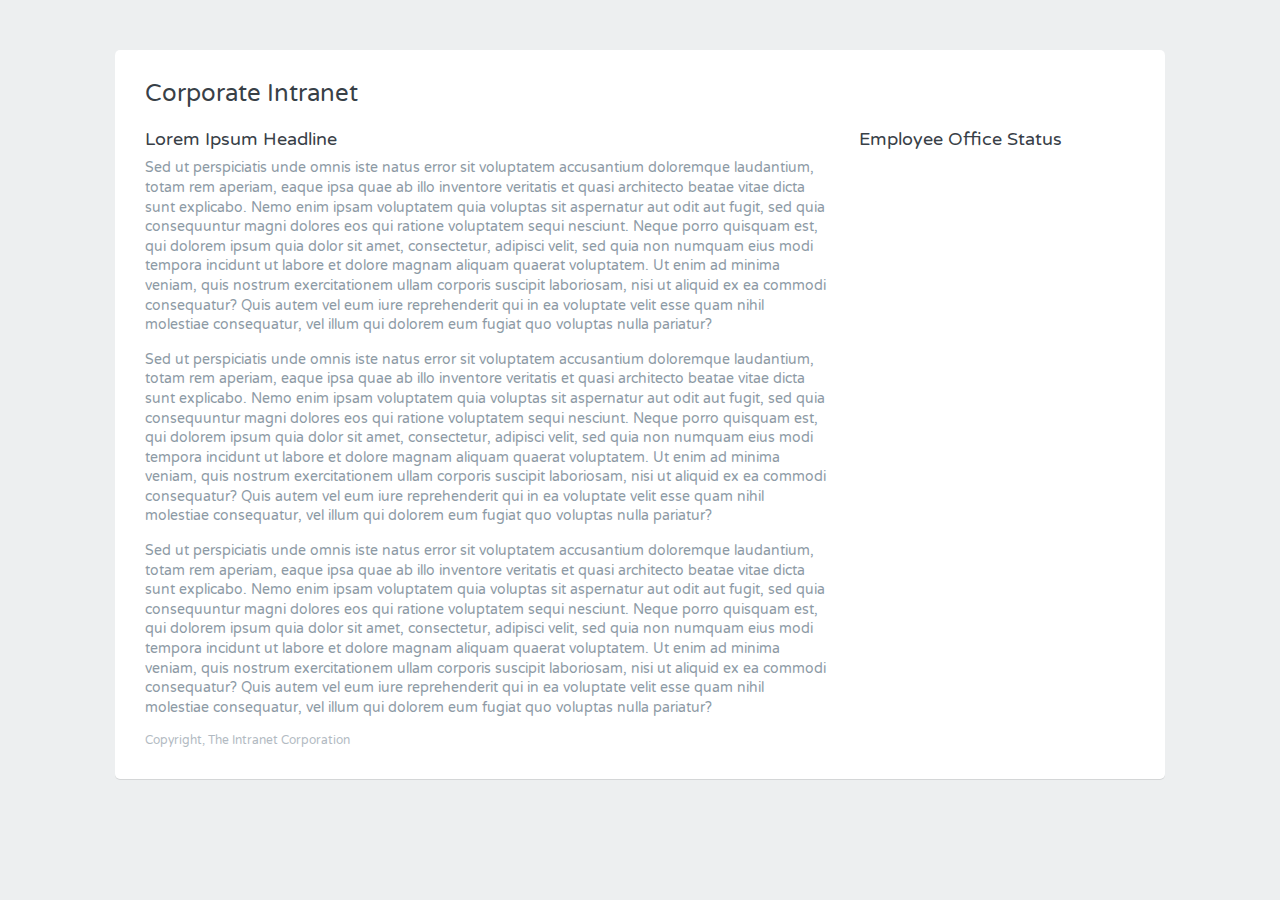
==== index.html @ 0821c8fc "update css link" ====
<!DOCTYPE html>
<html>
<head>
  <meta charset="utf-8">
  <title>AJAX Office Status Widget</title>
  <link href='http://fonts.googleapis.com/css?family=Varela+Round' rel='stylesheet' type='text/css'>
  <link rel="stylesheet" href="css/main.css">
  
</head>
<body>
  <div class="grid-container centered">
    <div class="grid-100">
      <div class="contained">
        <div class="grid-100">
          <div class="heading">
            <h1>Corporate Intranet</h1>
          </div>
        </div>
        <section class="grid-70 main">
          <h2>Lorem Ipsum Headline</h2>
          <p>Sed ut perspiciatis unde omnis iste natus error sit voluptatem accusantium doloremque laudantium, totam rem aperiam, eaque ipsa quae ab illo inventore veritatis et quasi architecto beatae vitae dicta sunt explicabo. Nemo enim ipsam voluptatem quia voluptas sit aspernatur aut odit aut fugit, sed quia consequuntur magni dolores eos qui ratione voluptatem sequi nesciunt. Neque porro quisquam est, qui dolorem ipsum quia dolor sit amet, consectetur, adipisci velit, sed quia non numquam eius modi tempora incidunt ut labore et dolore magnam aliquam quaerat voluptatem. Ut enim ad minima veniam, quis nostrum exercitationem ullam corporis suscipit laboriosam, nisi ut aliquid ex ea commodi consequatur? Quis autem vel eum iure reprehenderit qui in ea voluptate velit esse quam nihil molestiae consequatur, vel illum qui dolorem eum fugiat quo voluptas nulla pariatur?</p>
          <p>Sed ut perspiciatis unde omnis iste natus error sit voluptatem accusantium doloremque laudantium, totam rem aperiam, eaque ipsa quae ab illo inventore veritatis et quasi architecto beatae vitae dicta sunt explicabo. Nemo enim ipsam voluptatem quia voluptas sit aspernatur aut odit aut fugit, sed quia consequuntur magni dolores eos qui ratione voluptatem sequi nesciunt. Neque porro quisquam est, qui dolorem ipsum quia dolor sit amet, consectetur, adipisci velit, sed quia non numquam eius modi tempora incidunt ut labore et dolore magnam aliquam quaerat voluptatem. Ut enim ad minima veniam, quis nostrum exercitationem ullam corporis suscipit laboriosam, nisi ut aliquid ex ea commodi consequatur? Quis autem vel eum iure reprehenderit qui in ea voluptate velit esse quam nihil molestiae consequatur, vel illum qui dolorem eum fugiat quo voluptas nulla pariatur?</p>
          <p>Sed ut perspiciatis unde omnis iste natus error sit voluptatem accusantium doloremque laudantium, totam rem aperiam, eaque ipsa quae ab illo inventore veritatis et quasi architecto beatae vitae dicta sunt explicabo. Nemo enim ipsam voluptatem quia voluptas sit aspernatur aut odit aut fugit, sed quia consequuntur magni dolores eos qui ratione voluptatem sequi nesciunt. Neque porro quisquam est, qui dolorem ipsum quia dolor sit amet, consectetur, adipisci velit, sed quia non numquam eius modi tempora incidunt ut labore et dolore magnam aliquam quaerat voluptatem. Ut enim ad minima veniam, quis nostrum exercitationem ullam corporis suscipit laboriosam, nisi ut aliquid ex ea commodi consequatur? Quis autem vel eum iure reprehenderit qui in ea voluptate velit esse quam nihil molestiae consequatur, vel illum qui dolorem eum fugiat quo voluptas nulla pariatur?</p>
        </section>
        <aside class="grid-30 list">
          <h2>Employee Office Status</h2>
          <div id="employeeList">

          </div>
        </aside>
        <footer class="grid-100">
          <p>Copyright, The Intranet Corporation</p>
        </footer>
      </div>
    </div>
  </div>
</body>
</html>
---- css/main.css ----
/* CSS Document */
.grid-container:before,
.grid-container:after {
  content: ".";
  display: block;
  overflow: hidden;
  visibility: hidden;
  font-size: 0;
  line-height: 0;
  width: 0;
  height: 0;
}

.grid-container:after {
  clear: both;
}

.grid-container {
  max-width: 1080px;
  position: relative;
}

.grid-30,
.grid-70,
.grid-100 {
  -webkit-box-sizing: border-box;
  -moz-box-sizing: border-box;
  box-sizing: border-box;
  padding-left: 15px;
  padding-right: 15px;
}

body {
  min-width: 320px;
}

@media screen {
  .grid-container:before,
  .grid-container:after {
    content: ".";
    display: block;
    overflow: hidden;
    visibility: hidden;
    font-size: 0;
    line-height: 0;
    width: 0;
    height: 0;
  }

  .grid-container:after {
    clear: both;
  }

  .grid-container {
    max-width: 1080px;
    position: relative;
  }

  .grid-30,
  .grid-70,
  .grid-100 {
    -webkit-box-sizing: border-box;
    -moz-box-sizing: border-box;
    box-sizing: border-box;
    padding-left: 15px;
    padding-right: 15px;
  }

  body {
    min-width: 320px;
  }
}

@media screen and (min-width: 1080px) {
  .grid-container:before,
  .grid-100:before,
  .grid-container:after,
  .grid-100:after {
    content: ".";
    display: block;
    overflow: hidden;
    visibility: hidden;
    font-size: 0;
    line-height: 0;
    width: 0;
    height: 0;
  }

  .grid-container:after,
  .grid-100:after {
    clear: both;
  }

  .grid-container {
    max-width: 1080px;
    position: relative;
  }

  .grid-30,
  .grid-70,
  .grid-100 {
    -webkit-box-sizing: border-box;
    -moz-box-sizing: border-box;
    box-sizing: border-box;
    padding-left: 15px;
    padding-right: 15px;
  }

  .grid-30 {
    float: left;
    width: 30%;
  }

  .grid-70 {
    float: left;
    width: 70%;
  }

  .grid-100 {
    clear: both;
    width: 100%;
  }
}

@media screen and (max-width: 400px) {
  @-ms-viewport {
    width: 320px;
  }
}

@media screen and (max-width: 680px) {
  .grid-container:before,
  .grid-container:after {
    content: ".";
    display: block;
    overflow: hidden;
    visibility: hidden;
    font-size: 0;
    line-height: 0;
    width: 0;
    height: 0;
  }

  .grid-container:after {
    clear: both;
  }

  .grid-container {
    max-width: 1080px;
    position: relative;
  }

  .grid-30,
  .grid-70,
  .grid-100 {
    -webkit-box-sizing: border-box;
    -moz-box-sizing: border-box;
    box-sizing: border-box;
    padding-left: 15px;
    padding-right: 15px;
  }
}

@media screen and (min-width: 680px) and (max-width: 1080px) {
  .grid-container:before,
  .grid-container:after {
    content: ".";
    display: block;
    overflow: hidden;
    visibility: hidden;
    font-size: 0;
    line-height: 0;
    width: 0;
    height: 0;
  }

  .grid-container:after {
    clear: both;
  }

  .grid-container {
    max-width: 1080px;
    position: relative;
  }

  .grid-30,
  .grid-70,
  .grid-100 {
    -webkit-box-sizing: border-box;
    -moz-box-sizing: border-box;
    box-sizing: border-box;
    padding-left: 15px;
    padding-right: 15px;
  }
}

.grid-container:before,
.grid-container:after {
  content: ".";
  display: block;
  overflow: hidden;
  visibility: hidden;
  font-size: 0;
  line-height: 0;
  width: 0;
  height: 0;
}

.grid-container:after {
  clear: both;
}

.grid-container {
  max-width: 1080px;
  position: relative;
}

.grid-30,
.grid-70,
.grid-100 {
  -webkit-box-sizing: border-box;
  -moz-box-sizing: border-box;
  box-sizing: border-box;
  padding-left: 15px;
  padding-right: 15px;
}

html,
body,
div,
h1,
h2,
p,
ul,
li,
aside,
footer,
section {
  margin: 0;
  padding: 0;
  border: 0;
  font: inherit;
  font-size: 100%;
  vertical-align: baseline;
}

html {
  line-height: 1;
}

ul {
  list-style: none;
}

aside,
footer,
section {
  display: block;
}

body {
  background: #edeff0;
  padding: 50px 0 0;
  font-family: "Varela Round", "Helvetica Neue", Helvetica, Arial, sans-serif;
  font-size: 62.5%;
}

.centered {
  margin: 0 auto;
}

.contained {
  background: white;
  padding: 30px 15px;
  margin-bottom: 30px;
  position: relative;
  overflow: hidden;
  -webkit-border-radius: 5px;
  -moz-border-radius: 5px;
  -ms-border-radius: 5px;
  -o-border-radius: 5px;
  border-radius: 5px;
  -webkit-box-shadow: 0 1px 0 0 rgba(0, 0, 0, 0.1);
  -moz-box-shadow: 0 1px 0 0 rgba(0, 0, 0, 0.1);
  box-shadow: 0 1px 0 0 rgba(0, 0, 0, 0.1);
}

.heading {
  margin-bottom: 20px;
}

h1,
h2 {
  font-size: 2.4em;
  font-weight: 500;
  margin-bottom: 8px;
  color: #384047;
  line-height: 1.2;
}

h2 {
  font-size: 1.8em;
}

aside h2 {
  margin-bottom: 15px;
}

p {
  color: #8d9aa5;
  font-size: 1.4em;
  margin-bottom: 15px;
  line-height: 1.4;
}

ul li {
  margin: 15px 0 0;
  font-size: 1.6em;
  color: #8d9aa5;
  position: relative;
}

ul.bulleted li {
  padding-left: 40px;
}

ul.bulleted li:before {
  position: absolute;
  top: 0;
  left: 0;
  color: white;
  font-size: .5em;
  padding: 3px 2px 2px;
  border-radius: 2px;
  text-align: center;
  width: 25px;
}

ul.bulleted .in {
  color: #5A6772;
}

ul.bulleted .in:before {
  content: "IN";
  background-color: #5fcf80;
}

ul.bulleted .out {
  color: #A7B4BF;
}

ul.bulleted .out:before {
  content: "OUT";
  background-color: #ed5a5a;
}

footer p {
  color: #b2bac2;
  font-size: 1.15em;
  margin: 0;
}
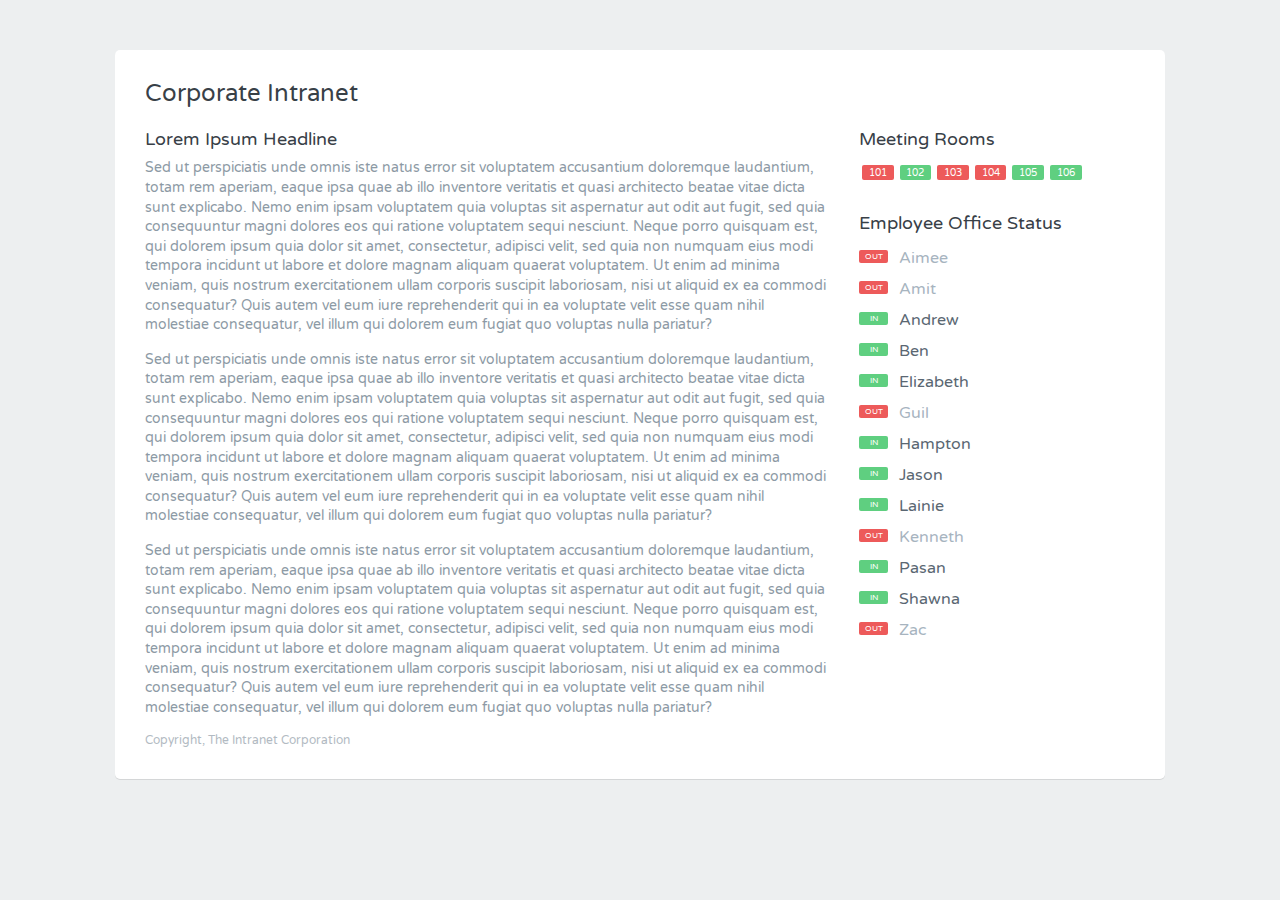
==== commit c54e4027: "Add Meeting Room Availability" ====
--- a/index.html
+++ b/index.html
@@ -3,8 +3,9 @@
 <head>
   <meta charset="utf-8">
   <title>AJAX Office Status Widget</title>
-  <link href='http://fonts.googleapis.com/css?family=Varela+Round' rel='stylesheet' type='text/css'>
+  <link href="http://fonts.googleapis.com/css?family=Varela+Round" rel="stylesheet" type="text/css">
   <link rel="stylesheet" href="css/main.css">
+  <script src="js/widget.js"></script>
   
 </head>
 <body>
@@ -23,6 +24,11 @@
           <p>Sed ut perspiciatis unde omnis iste natus error sit voluptatem accusantium doloremque laudantium, totam rem aperiam, eaque ipsa quae ab illo inventore veritatis et quasi architecto beatae vitae dicta sunt explicabo. Nemo enim ipsam voluptatem quia voluptas sit aspernatur aut odit aut fugit, sed quia consequuntur magni dolores eos qui ratione voluptatem sequi nesciunt. Neque porro quisquam est, qui dolorem ipsum quia dolor sit amet, consectetur, adipisci velit, sed quia non numquam eius modi tempora incidunt ut labore et dolore magnam aliquam quaerat voluptatem. Ut enim ad minima veniam, quis nostrum exercitationem ullam corporis suscipit laboriosam, nisi ut aliquid ex ea commodi consequatur? Quis autem vel eum iure reprehenderit qui in ea voluptate velit esse quam nihil molestiae consequatur, vel illum qui dolorem eum fugiat quo voluptas nulla pariatur?</p>
         </section>
         <aside class="grid-30 list">
+          <h2>Meeting Rooms</h2>
+          <div id="roomList">
+
+          </div>
+       
           <h2>Employee Office Status</h2>
           <div id="employeeList">
 
--- a/css/main.css
+++ b/css/main.css
@@ -320,6 +320,28 @@
   position: relative;
 }
 
+ul.rooms {
+  margin-bottom: 30px;
+}
+
+ul.rooms li {
+  font-size: 1em;
+  display: inline-block;
+  width: 10%;
+  padding: 3px 2px 2px;
+  border-radius: 2px;
+  margin: 0 3px 3px 3px;
+  color: white;
+    text-align: center;
+}
+
+ul.rooms li.empty {
+  background-color: #5fcf80;
+}
+ul.rooms li.full {
+  background-color: #ed5a5a;
+}
+
 ul.bulleted li {
   padding-left: 40px;
 }
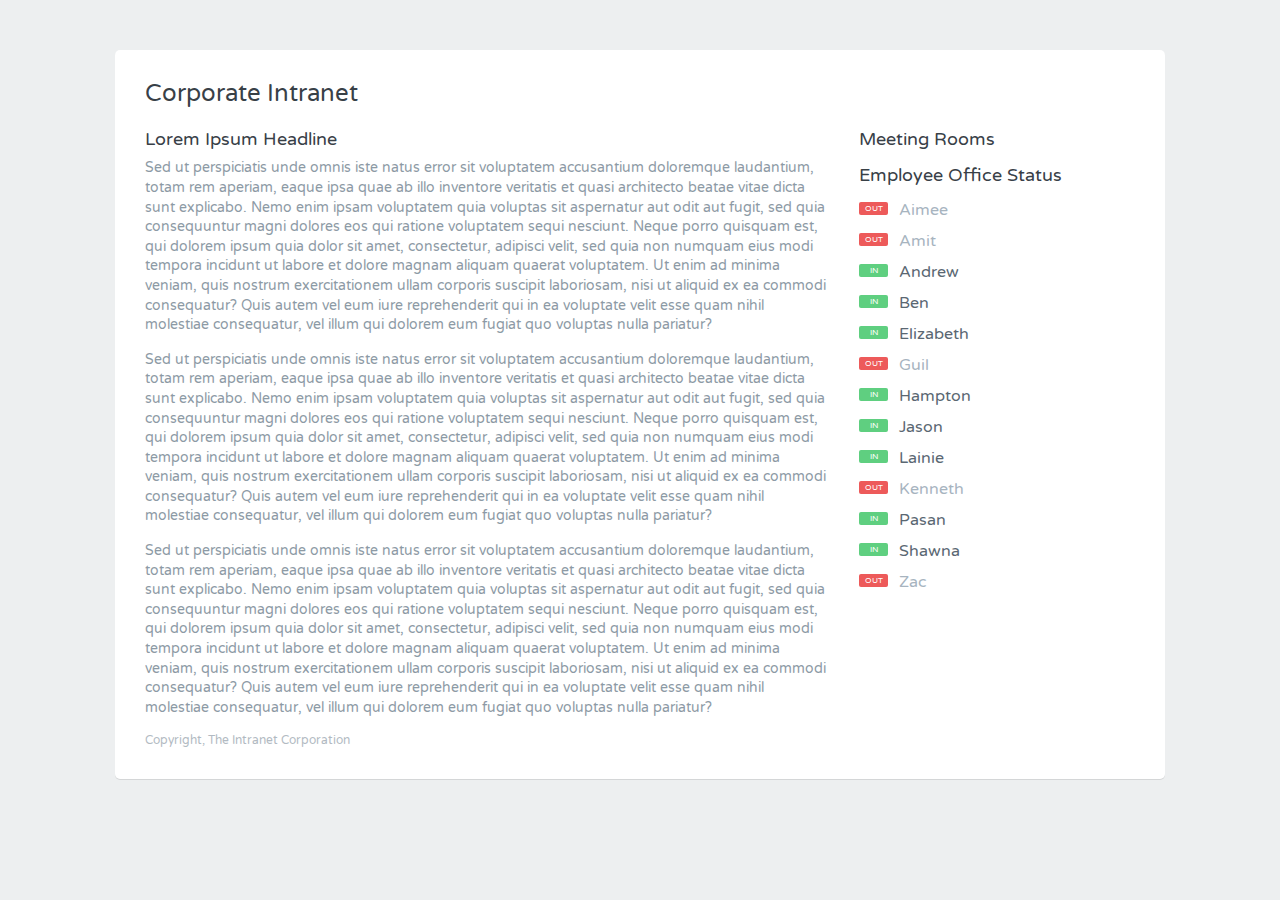
==== commit bc4e2303: "use-jquery-ajax" ====
--- a/index.html
+++ b/index.html
@@ -5,7 +5,8 @@
   <title>AJAX Office Status Widget</title>
   <link href="http://fonts.googleapis.com/css?family=Varela+Round" rel="stylesheet" type="text/css">
   <link rel="stylesheet" href="css/main.css">
-  <script src="js/widget.js"></script>
+  <script src="http://code.jquery.com/jquery-1.11.0.min.js"></script>
+  <script src="js/widget-jq.js"></script>
   
 </head>
 <body>
@@ -28,7 +29,7 @@
           <div id="roomList">
 
           </div>
-       
+          
           <h2>Employee Office Status</h2>
           <div id="employeeList">
 
